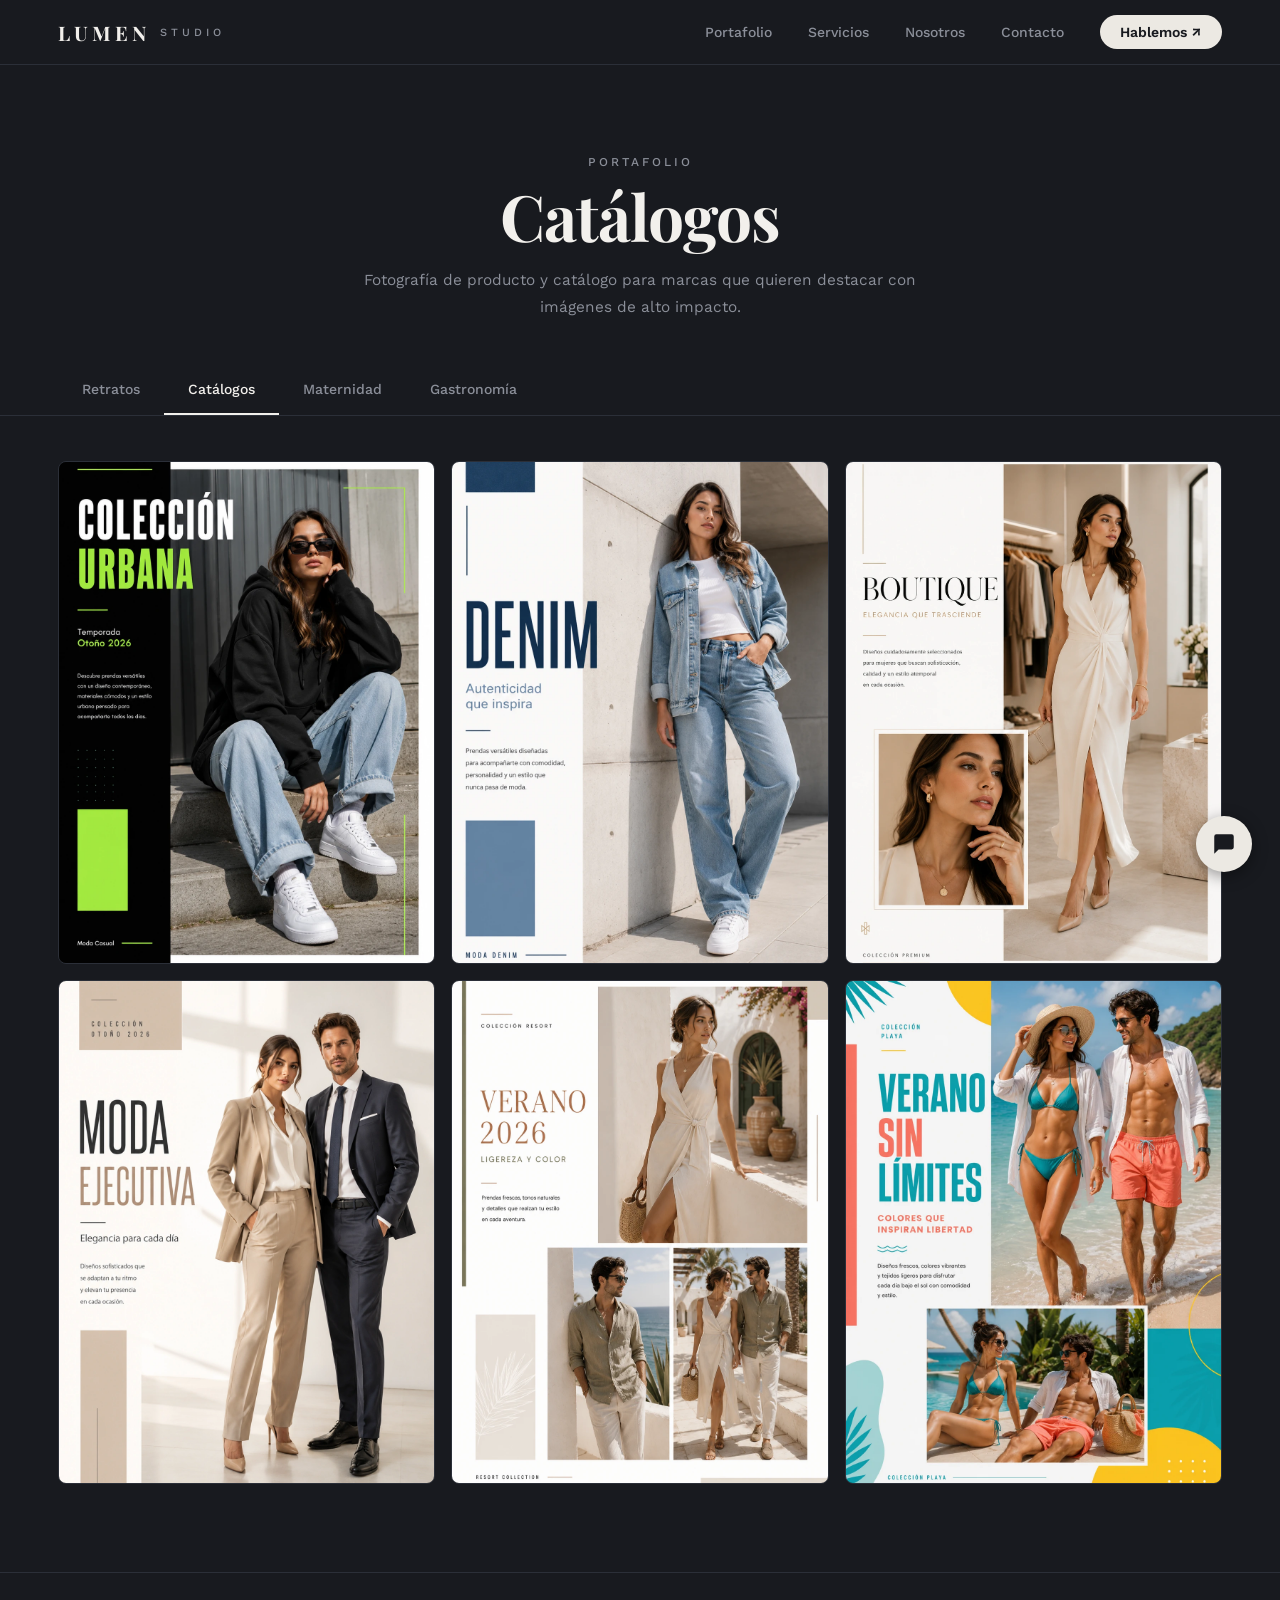
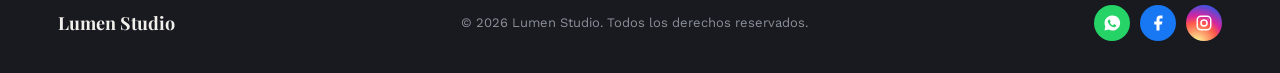
==== catalogos.html @ 0eafbc8b "Lumen Studio - primera versión completa" ====
<!DOCTYPE html>
<html lang="es">
<head>
  <meta charset="UTF-8">
  <meta name="viewport" content="width=device-width, initial-scale=1.0">
  <title>Portafolio — Moravi Studio</title>
  <meta name="description" content="Proyectos reales de diseño web desarrollados por Moravi Studio: landing pages, sitios web y tiendas online.">

  <link rel="preconnect" href="https://fonts.googleapis.com">
  <link rel="preconnect" href="https://fonts.gstatic.com" crossorigin>
  <link href="https://fonts.googleapis.com/css2?family=Playfair+Display:ital,wght@0,400;0,700;0,900;1,400;1,700&family=Work+Sans:wght@300;400;500;600;700&display=swap" rel="stylesheet">

  <link rel="stylesheet" href="css/styles.css?v=3">
</head>
<body>

  <!-- ============ HEADER ============ -->
  <header class="header">
    <div class="container header__inner">
      <a href="index.html" class="header__brand">
        <span class="header__logo-name">LUMEN</span>
        <span class="header__logo-sub">STUDIO</span>
      </a>
      <nav class="nav">
        <a href="index.html#portafolio" class="nav__link">Portafolio</a>
        <a href="index.html#servicios" class="nav__link">Servicios</a>
        <a href="index.html#nosotros" class="nav__link">Nosotros</a>
        <a href="index.html#contacto" class="nav__link">Contacto</a>
        <a href="index.html#contacto" class="nav__cta">Hablemos ↗</a>
      </nav>
      <button class="hamburger" id="hamburger-btn" aria-label="Abrir menú" aria-expanded="false">☰</button>
    </div>
  </header>

  <!-- ============ HERO PORTAFOLIO ============ -->
  <section class="portfolio-hero">
    <div class="container portfolio-hero__inner">
      <span class="section-eyebrow">Portafolio</span>
      <h1 class="portfolio__title">Catálogos</h1>
      <p class="portfolio__subtitle">Fotografía de producto y catálogo para marcas que quieren destacar con imágenes de alto impacto.</p>
    </div>
  </section>

  <nav class="galeria-nav">
    <div class="container">
      <div class="galeria-nav__links">
        <a href="retratos.html" class="galeria-nav__link">Retratos</a>
        <a href="catalogos.html" class="galeria-nav__link galeria-nav__link--active">Catálogos</a>
        <a href="maternidad.html" class="galeria-nav__link">Maternidad</a>
        <a href="gastronomia.html" class="galeria-nav__link">Gastronomía</a>
      </div>
    </div>
  </nav>

  <!-- ============ GALERÍA ============ -->
  <section class="galeria-section">
    <div class="container">
      <div class="galeria__grid">
        <img src="assets/img/cata-v01.webp" alt="Catálogos" class="galeria__item galeria__item--vertical">
        <img src="assets/img/cata-v02.webp" alt="Catálogos" class="galeria__item galeria__item--vertical">
        <img src="assets/img/cata-v03.webp" alt="Catálogos" class="galeria__item galeria__item--vertical">
        <img src="assets/img/cata-v04.webp" alt="Catálogos" class="galeria__item galeria__item--vertical">
        <img src="assets/img/cata-v05.webp" alt="Catálogos" class="galeria__item galeria__item--vertical">
        <img src="assets/img/cata-v06.webp" alt="Catálogos" class="galeria__item galeria__item--vertical">
      </div>
    </div>
  </section>

  <!-- ============ FOOTER ============ -->
  <footer class="footer">
    <div class="container footer__inner">
      <div class="footer__brand">
        <span class="footer__nombre">Lumen Studio</span>
      </div>
      <p class="footer__copy">© 2026 Lumen Studio. Todos los derechos reservados.</p>
      <div class="footer__social">
        <a href="https://wa.me/51999999999" target="_blank" rel="noopener noreferrer" class="footer__social-icon footer__social-icon--whatsapp" aria-label="WhatsApp">
          <svg width="18" height="18" viewBox="0 0 24 24" fill="white"><path d="M12 2a10 10 0 0 0-8.94 14.47L2 22l5.66-1.48A10 10 0 1 0 12 2zm5.29 14.34c-.22.62-1.09 1.14-1.79 1.29-.49.1-1.12.18-3.26-.7-2.73-1.13-4.49-3.9-4.63-4.08-.14-.18-1.1-1.46-1.1-2.79 0-1.33.7-1.98.94-2.25.24-.27.53-.34.71-.34h.5c.16 0 .38-.02.58.44.22.5.75 1.83.82 1.96.07.13.11.29.02.47-.09.18-.14.29-.27.45-.13.15-.28.33-.4.45-.13.13-.27.27-.12.53.16.27.7 1.16 1.51 1.88 1.04.93 1.92 1.22 2.19 1.36.27.13.43.11.59-.07.16-.18.68-.79.86-1.06.18-.27.36-.22.6-.13.24.09 1.55.73 1.82.87.27.13.45.2.51.31.07.11.07.62-.15 1.24z"/></svg>
        </a>
        <a href="https://www.facebook.com" target="_blank" rel="noopener noreferrer" class="footer__social-icon footer__social-icon--facebook" aria-label="Facebook">
          <svg width="18" height="18" viewBox="0 0 24 24" fill="white"><path d="M18 2h-3a5 5 0 0 0-5 5v3H7v4h3v8h4v-8h3l1-4h-4V7a1 1 0 0 1 1-1h3z"/></svg>
        </a>
        <a href="https://www.instagram.com" target="_blank" rel="noopener noreferrer" class="footer__social-icon footer__social-icon--instagram" aria-label="Instagram">
          <svg width="18" height="18" viewBox="0 0 24 24" fill="none" stroke="white" stroke-width="2" stroke-linecap="round" stroke-linejoin="round">
            <rect x="3" y="3" width="18" height="18" rx="5"/>
            <circle cx="12" cy="12" r="4"/>
            <circle cx="17.3" cy="6.7" r="0.6" fill="white" stroke="none"/>
          </svg>
        </a>
      </div>
    </div>
  </footer>

  <script src="js/portafolio.js" defer></script>
  <script src="js/menu-mobile.js" defer></script>

  <!-- Chatbot -->
  <button class="chatbot__toggle" aria-label="Abrir chat" aria-expanded="false">
    <svg width="26" height="26" viewBox="0 0 24 24" fill="none" xmlns="http://www.w3.org/2000/svg">
      <path d="M21 15a2 2 0 0 1-2 2H7l-4 4V5a2 2 0 0 1 2-2h14a2 2 0 0 1 2 2z" fill="white"/>
    </svg>
  </button>

  <div class="chatbot__window" role="dialog" aria-label="Chat de Lumen Studio">
    <div class="chatbot__header">
      <p class="chatbot__title">Lumen Studio 📷</p>
      <button class="chatbot__close" aria-label="Cerrar chat">✕</button>
    </div>
    <div class="chatbot__body"></div>
  </div>

  <script src="js/chatbot.js" defer></script>
</body>
</html>
---- css/styles.css ----
/* ============================================================
   CARLOS FAJARDO FOTOGRAFÍA — Sistema de diseño
   ============================================================ */

:root {
  --bg: #181a1f;
  --bg-alt: #20232a;
  --bg-elevated: #23262d;
  --brand-accent: #ece9e3;
  --brand-accent-soft: rgba(236, 233, 227, 0.08);
  --heading: #f2f0ec;
  --heading-dark: #181a1f;
  --body: #8b8f99;
  --body-light: #c7c9cf;
  --border: #2b2f38;
  --border-soft: #23262d;
  --white: #ffffff;

  --font-heading: 'Playfair Display', serif;
  --font-body: 'Work Sans', sans-serif;
}

* {
  margin: 0;
  padding: 0;
  box-sizing: border-box;
}

html {
  scroll-behavior: smooth;
}

body {
  font-family: var(--font-body);
  background: var(--bg);
  color: var(--body);
  -webkit-font-smoothing: antialiased;
  overflow-x: hidden;
}

img {
  max-width: 100%;
  display: block;
}

/* Contenedor ancho, como el prototipo: el texto arranca a ~6% del
   borde de la pantalla, dejando el resto para los dispositivos */
.container {
  max-width: 1720px;
  margin: 0 auto;
  padding: 0 clamp(24px, 4.5vw, 80px);
}

/* ============ HEADER ============ */

/* ============ HEADER ============ */

.header {
  position: sticky;
  top: 0;
  left: 0;
  right: 0;
  z-index: 100;
  background: var(--bg);
  border-bottom: 1px solid var(--border);
  padding: 0;
}

.header__inner {
  display: flex;
  flex-direction: row;
  align-items: center;
  justify-content: space-between;
  height: 64px;
}

.header__brand {
  display: flex;
  align-items: center;
  gap: 10px;
  text-decoration: none;
}

.header__logo-name {
  font-family: var(--font-heading);
  font-size: 20px;
  font-weight: 700;
  color: var(--heading);
  letter-spacing: 4px;
}

.header__logo-sub {
  font-family: var(--font-body);
  font-size: 11px;
  font-weight: 500;
  letter-spacing: 4px;
  color: var(--body);
}

.nav {
  display: flex;
  align-items: center;
  gap: 36px;
}

.nav__link {
  font-family: var(--font-body);
  font-size: 14px;
  font-weight: 500;
  color: var(--body);
  text-decoration: none;
  transition: color 0.2s ease;
}

.nav__link:hover,
.nav__link--active {
  color: var(--heading);
}

.nav__cta {
  display: inline-flex;
  align-items: center;
  gap: 6px;
  background: var(--brand-accent);
  color: var(--heading-dark);
  font-family: var(--font-body);
  font-size: 14px;
  font-weight: 600;
  padding: 9px 20px;
  border-radius: 999px;
  text-decoration: none;
  transition: opacity 0.2s ease;
}

.nav__cta:hover {
  opacity: 0.85;
}

/* ============ HERO ============ */

.hero {
  background-image: url('../assets/img/hero-bg.webp');
  background-size: cover;
  background-position: center right;
  background-repeat: no-repeat;
  min-height: 100vh;
  display: flex;
  align-items: center;
  padding: 60px 0;
}

.hero__inner {
  display: grid;
  grid-template-columns: 1fr;
  align-items: center;
  gap: 40px;
  width: 100%;
}

.hero__eyebrow {
  display: block;
  font-family: var(--font-body);
  font-size: 13px;
  font-weight: 500;
  letter-spacing: 3px;
  text-transform: uppercase;
  color: var(--body);
  margin-bottom: 24px;
}

.hero__title {
  font-family: var(--font-body);
  font-weight: 700;
  font-size: clamp(36px, 4.5vw, 64px);
  line-height: 0.95;
  letter-spacing: -1px;
  background: linear-gradient(135deg, var(--heading) 0%, var(--body-light) 100%);
  -webkit-background-clip: text;
  -webkit-text-fill-color: transparent;
  background-clip: text;
  margin-bottom: 28px;
}

.hero__subtitle {
  font-family: var(--font-body);
  font-size: clamp(15px, 1.2vw, 18px);
  font-weight: 400;
  line-height: 1.7;
  color: var(--body);
  margin-bottom: 40px;
}

.hero__actions {
  display: flex;
  align-items: center;
  gap: 24px;
  flex-wrap: wrap;
}

.hero__cta-primary {
  display: inline-flex;
  align-items: center;
  gap: 8px;
  background: var(--brand-accent);
  color: var(--heading-dark);
  font-family: var(--font-body);
  font-size: 14px;
  font-weight: 600;
  padding: 12px 28px;
  border-radius: 999px;
  text-decoration: none;
  transition: opacity 0.2s ease;
}

.hero__cta-primary:hover {
  opacity: 0.85;
}

.hero__cta-secondary {
  font-family: var(--font-body);
  font-size: 14px;
  font-weight: 500;
  color: var(--body);
  text-decoration: none;
  transition: color 0.2s ease;
}

.hero__cta-secondary:hover {
  color: var(--heading);
}

.hero__visual {
  display: flex;
  align-items: center;
  justify-content: center;
}

.hero__photo-placeholder {
  width: 100%;
  aspect-ratio: 4 / 3;
  background: var(--bg-alt);
  border-radius: 16px;
  border: 1px solid var(--border);
}

@media (max-width: 1024px) {
  .hero__inner {
    grid-template-columns: 1fr;
    gap: 40px;
  }

  .hero {
    min-height: auto;
    padding: 100px 0 60px;
  }
}

@media (max-width: 640px) {
  .hero__title {
    font-size: 48px;
    letter-spacing: -1px;
  }

  .hero__actions {
    flex-direction: column;
    align-items: flex-start;
  }
}

@media (max-width: 640px) {
  .container {
    padding: 0 24px;
  }

  .nav {
    gap: 24px;
  }

  .nav__link {
    font-size: 15px;
  }

  .hero__content {
    padding-left: 20px;
  }

  .hero__content::before {
    height: 160px;
  }

  .hero__subtitle {
    font-size: 17px;
  }

  .btn {
    padding: 15px 26px;
    font-size: 16px;
  }
}

/* ============ PORTAFOLIO ============ */

.portfolio-section {
  background: var(--bg-alt);
  padding: clamp(60px, 8vh, 100px) 0;
}

.portfolio-section__header {
  display: flex;
  align-items: flex-end;
  justify-content: space-between;
  margin-bottom: 40px;
}

.portfolio-section__ver-todo {
  font-family: var(--font-body);
  font-size: 14px;
  font-weight: 500;
  color: var(--body);
  text-decoration: none;
  transition: color 0.2s ease;
}

.portfolio-section__ver-todo:hover {
  color: var(--heading);
}

.section-eyebrow {
  display: block;
  font-family: var(--font-body);
  font-size: 12px;
  font-weight: 500;
  letter-spacing: 3px;
  text-transform: uppercase;
  color: var(--body);
  margin-bottom: 10px;
}

.section-title {
  font-family: var(--font-heading);
  font-weight: 700;
  font-size: clamp(28px, 3vw, 42px);
  color: var(--heading);
  letter-spacing: -0.5px;
  line-height: 1.2;
}

.portfolio-section__grid {
  display: grid;
  grid-template-columns: repeat(4, 1fr);
  gap: 16px;
}

.portfolio-card {
  position: relative;
  background: var(--bg-elevated);
  border: 1px solid var(--border);
  border-radius: 12px;
  overflow: hidden;
  cursor: pointer;
  transition: transform 0.2s ease, border-color 0.2s ease;
}

.portfolio-card:hover {
  transform: translateY(-4px);
  border-color: var(--body);
}

.portfolio-card__img {
  aspect-ratio: 4 / 3;
  background: var(--bg);
  width: 100%;
  height: 100%;
  object-fit: cover;
  display: block;
}

.portfolio-card__body {
  display: flex;
  align-items: center;
  justify-content: space-between;
  padding: 14px 16px;
}

.portfolio-card__cat {
  font-family: var(--font-body);
  font-size: 14px;
  font-weight: 500;
  color: var(--heading);
}

.portfolio-card__arrow {
  font-size: 16px;
  color: var(--body);
  transition: color 0.2s ease;
}

.portfolio-card:hover .portfolio-card__arrow {
  color: var(--heading);
}

.portfolio-card__overlay {
  position: absolute;
  inset: 0;
  background: rgba(0, 0, 0, 0.55);
  display: flex;
  align-items: center;
  justify-content: center;
  opacity: 0;
  transition: opacity 0.3s ease;
}

.portfolio-card:hover .portfolio-card__overlay {
  opacity: 1;
}

.portfolio-card__overlay-title {
  font-family: var(--font-heading);
  font-size: 22px;
  color: var(--heading);
  letter-spacing: 0.04em;
}

@media (max-width: 1024px) {
  .portfolio-section__grid {
    grid-template-columns: repeat(2, 1fr);
  }
}

@media (max-width: 640px) {
  .portfolio-section__grid {
    grid-template-columns: 1fr;
  }
}

/* ============ PROYECTOS ============ */
/* Sección nueva: hereda variables de color/tipografía. No reutiliza
   .btn, .accent, .hero__ ni .methodology__ — clases 100% propias. */

/* Escala 0.85 uniforme (título, subtítulo, espaciados, tarjetas y
   CTA) para que la sección completa quepa en 1600x900 sin scroll,
   igual que en la referencia — antes medía 962px de alto total
   contra 900px de viewport, y el botón final quedaba fuera. */


/* ============ FOOTER ============ */
/* Rediseño 2026-07-06: fondo oscuro (var(--bg), mismo tono que los
   botones sólidos del sitio) en vez del fondo claro anterior. El
   wordmark del logo viene horneado en navy oscuro sobre el archivo —
   con brightness(0)+invert(1) se convierte en una silueta blanca
   (icono esfera incluido) para que tenga contraste sobre el fondo
   oscuro, sin necesitar un archivo de logo aparte. */

/* ============ FOOTER ============ */

.footer {
  background: var(--bg);
  border-top: 1px solid var(--border);
  padding: 32px 0;
}

.footer__inner {
  display: flex;
  align-items: center;
  justify-content: space-between;
  flex-wrap: wrap;
  gap: 16px;
}

.footer__nombre {
  font-family: var(--font-heading);
  font-size: 18px;
  font-weight: 700;
  color: var(--heading);
}

.footer__nav {
  display: flex;
  align-items: center;
  gap: 24px;
}

.footer__nav-link {
  font-family: var(--font-body);
  font-size: 14px;
  font-weight: 500;
  color: var(--body);
  text-decoration: none;
  transition: color 0.2s ease;
}

.footer__nav-link:hover {
  color: var(--heading);
}

.footer__copy {
  font-family: var(--font-body);
  font-size: 13px;
  color: var(--body);
}

.footer__center {
  display: flex;
  flex-direction: column;
  align-items: center;
  gap: 6px;
}

.footer__privacy {
  font-family: var(--font-body);
  font-size: 12px;
  color: var(--body);
  text-decoration: none;
  transition: color 0.2s ease;
}

.footer__privacy:hover {
  color: var(--heading);
}

@media (max-width: 768px) {
  .footer__inner {
    flex-direction: column;
    align-items: center;
    text-align: center;
  }
}

/* ============ PÁGINA PORTAFOLIO (portafolio.html) ============ */
/* Reglas exclusivas de portafolio.html — reutilizan integramente el
   sistema de diseño ya existente (variables de color/tipografía,
   patrones de eyebrow/título/subtítulo/botón ya usados en Servicios/
   Proyectos/Contacto). No modifican ninguna clase compartida con
   index.html; son aditivas. */

/* padding-top clamp(100px,12vw,140px): se topa en 140px en pantallas
   anchas, igual que el padding-top fijo de .hero (140px) — antes era
   clamp(140px,16vw,180px), 40px más que el Hero. Sin padding-bottom:
   el espacio hacia la grilla lo controla únicamente el margin-top de
   #portfolio-grid (ver más abajo), para tener una sola fuente de
   verdad y poder igualarlo al gap subtítulo→pestañas. */
.portfolio-hero {
  padding: clamp(100px, 12vw, 140px) 0 0;
}

.portfolio__subtitle {
  margin: 16px auto 0;
  max-width: 460px;
  font-size: clamp(16px, 1.15vw, 19px);
  line-height: 1.6;
  color: var(--body);
  text-align: center;
}

.portfolio__filters {
  display: flex;
  flex-wrap: wrap;
  justify-content: center;
  gap: 12px;
  margin-top: clamp(28px, 3.5vw, 36px);
}

.portfolio__filter-btn {
  font-family: var(--font-body);
  font-weight: 600;
  font-size: 14.5px;
  color: var(--heading);
  background: var(--white);
  border: 1px solid var(--border);
  padding: 11px 22px;
  border-radius: 999px;
  cursor: pointer;
  transition: background 0.2s ease, color 0.2s ease, border-color 0.2s ease;
}

.portfolio__filter-btn:hover {
  border-color: var(--brand-accent);
  color: var(--brand-accent);
}

.portfolio__filter-btn.is-active {
  background: var(--bg);
  border-color: var(--bg);
  color: var(--white);
}

/* Mismo valor que .portfolio__filters margin-top (misma fórmula
   clamp), para que el gap subtítulo→pestañas y pestañas→grilla
   queden idénticos en cualquier ancho de pantalla. Selector por id
   (exclusivo de portafolio.html) para no tocar la regla compartida
   .projects__grid, que también usa index.html. */
#portfolio-grid {
  margin-top: clamp(28px, 3.5vw, 36px);
}

.portfolio-grid {
  padding: 0 0 clamp(59.5px, 8.5vh, 102px);
}



.hamburger {
  display: none;
  background: none;
  border: none;
  cursor: pointer;
  padding: 4px;
  color: var(--heading);
  font-size: 22px;
  line-height: 1;
}

@media (max-width: 768px) {
  body { overflow-x: hidden; }
  .hero { padding-top: 80px; }

  .hero__inner { display: block; }
  .hero__title { font-size: 28px; }
  .hero__content { text-align: center; overflow: hidden; }
  .hero__actions { justify-content: center; }
  .nav__link { color: white; }
  .nav {
    display: none;
    flex-direction: column;
    align-items: flex-start;
    gap: 0;
    position: absolute;
    top: 100%;
    left: 0;
    right: 0;
    background: var(--bg);
    padding: 16px 24px 24px;
  }
  .nav.is-open { display: flex; }
  .nav__link { padding: 12px 0; border-bottom: 1px solid rgba(255,255,255,0.08); width: 100%; }
  .hamburger { display: flex; }
}

/* ============ SERVICIOS ============ */

.services-section {
  background: var(--bg);
  padding: clamp(60px, 8vh, 100px) 0;
}

.services-section__header {
  margin-bottom: 48px;
}

.services-section__grid {
  display: grid;
  grid-template-columns: repeat(3, 1fr);
  gap: 16px;
}

.service-card {
  background: var(--bg-alt);
  border: 1px solid var(--border);
  border-radius: 12px;
  padding: 28px 24px;
  transition: border-color 0.2s ease, transform 0.2s ease;
}

.service-card:hover {
  border-color: var(--body);
  transform: translateY(-3px);
}

.service-card__icon {
  font-size: 20px;
  color: var(--body);
  margin-bottom: 16px;
}

.service-card__title {
  font-family: var(--font-heading);
  font-size: 18px;
  font-weight: 700;
  color: var(--heading);
  margin-bottom: 10px;
}

.service-card__text {
  font-family: var(--font-body);
  font-size: 14px;
  line-height: 1.6;
  color: var(--body);
}

@media (max-width: 1024px) {
  .services-section__grid {
    grid-template-columns: repeat(2, 1fr);
  }
}

@media (max-width: 640px) {
  .services-section__grid {
    grid-template-columns: 1fr;
  }
}

/* ============ SOBRE MÍ ============ */

.about-section {
  background: var(--bg-alt);
  padding: clamp(60px, 8vh, 100px) 0;
}

.about-section__inner {
  display: grid;
  grid-template-columns: 1fr 1.5fr;
  align-items: center;
  gap: 60px;
}

.about-section__photo {
  width: 100%;
  aspect-ratio: 16 / 9;
  background: var(--bg-elevated);
  border-radius: 12px;
  border: 1px solid var(--border);
  object-fit: cover;
  display: block;
}

.about-section__text {
  font-family: var(--font-body);
  font-size: 16px;
  line-height: 1.7;
  color: var(--body);
  margin-bottom: 16px;
}

.about-section__location {
  margin-top: 24px;
  font-family: var(--font-body);
  font-size: 14px;
  color: var(--body);
}

@media (max-width: 768px) {
  .about-section__inner {
    grid-template-columns: 1fr;
  }
}

/* ============ CONTACTO ============ */

.contact-section {
  background: var(--bg-elevated);
  padding: clamp(60px, 8vh, 100px) 0;
}

.contact-section__inner {
  display: grid;
  grid-template-columns: 1fr 1fr;
  align-items: start;
  gap: 60px;
}

.contact-section__title {
  font-family: var(--font-heading);
  font-weight: 700;
  font-size: clamp(28px, 3vw, 42px);
  color: var(--heading);
  line-height: 1.2;
  margin: 12px 0 20px;
}

.contact-section__text {
  font-family: var(--font-body);
  font-size: 15px;
  line-height: 1.7;
  color: var(--body);
  margin-bottom: 28px;
}

.contact-section__whatsapp {
  display: inline-flex;
  align-items: center;
  gap: 8px;
  background: var(--brand-accent);
  color: var(--heading-dark);
  font-family: var(--font-body);
  font-size: 14px;
  font-weight: 600;
  padding: 12px 28px;
  border-radius: 999px;
  text-decoration: none;
  transition: opacity 0.2s ease;
  margin-bottom: 24px;
  display: block;
  width: fit-content;
}

.contact-section__whatsapp:hover {
  opacity: 0.85;
}

.contact-section__datos {
  display: flex;
  flex-direction: column;
  gap: 8px;
  font-family: var(--font-body);
  font-size: 14px;
  color: var(--body);
}

.contact-section__form {
  background: var(--bg-alt);
  border: 1px solid var(--border);
  border-radius: 16px;
  padding: 32px;
  display: flex;
  flex-direction: column;
  gap: 16px;
}

.contact-section__field input,
.contact-section__field textarea {
  width: 100%;
  background: var(--bg);
  border: 1px solid var(--border);
  border-radius: 8px;
  padding: 12px 16px;
  font-family: var(--font-body);
  font-size: 14px;
  color: var(--heading);
  transition: border-color 0.2s ease;
  box-sizing: border-box;
}

.contact-section__field input::placeholder,
.contact-section__field textarea::placeholder {
  color: var(--body);
}

.contact-section__field input:focus,
.contact-section__field textarea:focus {
  outline: none;
  border-color: var(--body);
}

.contact-section__field textarea {
  resize: vertical;
  min-height: 120px;
}

.contact-section__submit {
  background: var(--brand-accent);
  color: var(--heading-dark);
  font-family: var(--font-body);
  font-size: 14px;
  font-weight: 600;
  padding: 14px;
  border: none;
  border-radius: 999px;
  cursor: pointer;
  transition: opacity 0.2s ease;
}

.contact-section__submit:hover {
  opacity: 0.85;
}

@media (max-width: 768px) {
  .contact-section__inner {
    grid-template-columns: 1fr;
  }
}

.footer__social {
  display: flex;
  align-items: center;
  gap: 10px;
}

.footer__social-icon {
  width: 36px;
  height: 36px;
  border-radius: 50%;
  display: flex;
  align-items: center;
  justify-content: center;
  flex-shrink: 0;
  transition: transform 0.2s ease, opacity 0.2s ease;
}

.footer__social-icon:hover {
  transform: translateY(-2px);
  opacity: 0.85;
}

.footer__social-icon--whatsapp {
  background: #25D366;
}

.footer__social-icon--facebook {
  background: #1877F2;
}

.footer__social-icon--instagram {
  background: radial-gradient(circle at 30% 107%, #fdf497 0%, #fdf497 5%, #fd5949 45%, #d6249f 60%, #285aeb 90%);
}

/* ============ PÁGINAS DE GALERÍA ============ */

.portfolio-hero {
  background: var(--bg);
  padding: clamp(80px, 10vh, 120px) 0 clamp(40px, 5vh, 60px);
  text-align: center;
}

.portfolio-hero__inner {
  max-width: 800px;
  margin: 0 auto;
  text-align: center;
}

.portfolio__title {
  font-family: var(--font-heading);
  font-weight: 700;
  font-size: clamp(36px, 5vw, 64px);
  color: var(--heading);
  letter-spacing: -1px;
  line-height: 1.1;
  margin: 12px auto 16px;
  text-align: center;
}

.portfolio__subtitle {
  font-family: var(--font-body);
  font-size: clamp(15px, 1.2vw, 18px);
  line-height: 1.7;
  color: var(--body);
  max-width: 560px;
  text-align: center;
}

.galeria-section {
  background: var(--bg);
  padding: clamp(40px, 5vh, 60px) 0 clamp(60px, 8vh, 100px);
}

.galeria__grid {
  columns: 3;
  column-gap: 16px;
}

.galeria__item {
  break-inside: avoid;
  margin-bottom: 16px;
  background: var(--bg-alt);
  border: 1px solid var(--border);
  border-radius: 8px;
  overflow: hidden;
  object-fit: cover;
  width: 100%;
  display: block;
}

.galeria__item--horizontal {
  aspect-ratio: 16 / 10;
}

.galeria__item--vertical {
  aspect-ratio: 3 / 4;
}

@media (max-width: 1024px) {
  .galeria__grid {
    columns: 2;
  }
}

@media (max-width: 640px) {
  .galeria__grid {
    columns: 1;
  }
}

/* ============ NAVEGACIÓN ENTRE GALERÍAS ============ */

.galeria-nav {
  background: var(--bg);
  border-bottom: 1px solid var(--border);
  padding: 0;
}

.galeria-nav__links {
  display: flex;
  align-items: center;
  gap: 0;
}

.galeria-nav__link {
  font-family: var(--font-body);
  font-size: 14px;
  font-weight: 500;
  color: var(--body);
  text-decoration: none;
  padding: 16px 24px;
  border-bottom: 2px solid transparent;
  transition: color 0.2s ease, border-color 0.2s ease;
}

.galeria-nav__link:hover {
  color: var(--heading);
}

.galeria-nav__link--active {
  color: var(--heading);
  border-bottom: 2px solid var(--heading);
}

/* ============ CHATBOT ============ */
.chatbot__toggle {
  position: fixed;
  bottom: 28px;
  right: 28px;
  width: 56px;
  height: 56px;
  border-radius: 50%;
  background: var(--brand-accent);
  border: none;
  cursor: pointer;
  display: flex;
  align-items: center;
  justify-content: center;
  box-shadow: 0 4px 16px rgba(0,0,0,0.4);
  z-index: 9000;
  transition: transform 0.2s, box-shadow 0.2s;
}
.chatbot__toggle:hover {
  transform: scale(1.08);
}
.chatbot__toggle svg path {
  fill: var(--heading-dark);
}

.chatbot__window {
  position: fixed;
  bottom: 96px;
  right: 28px;
  width: 320px;
  max-height: 480px;
  background: var(--bg-alt);
  border: 1px solid var(--border);
  border-radius: 16px;
  box-shadow: 0 8px 32px rgba(0,0,0,0.4);
  display: flex;
  flex-direction: column;
  overflow: hidden;
  z-index: 8999;
  opacity: 0;
  transform: translateY(12px) scale(0.97);
  pointer-events: none;
  transition: opacity 0.22s ease, transform 0.22s ease;
}
.chatbot__window--open {
  opacity: 1;
  transform: translateY(0) scale(1);
  pointer-events: auto;
}

.chatbot__header {
  background: var(--bg-elevated);
  border-bottom: 1px solid var(--border);
  padding: 14px 16px;
  display: flex;
  align-items: center;
  justify-content: space-between;
  flex-shrink: 0;
}
.chatbot__title {
  color: var(--heading);
  font-family: var(--font-body);
  font-size: 14px;
  font-weight: 600;
  margin: 0;
}
.chatbot__close {
  background: none;
  border: none;
  color: var(--body);
  cursor: pointer;
  padding: 0;
  line-height: 1;
  font-size: 20px;
  transition: color 0.15s;
}
.chatbot__close:hover { color: var(--heading); }

.chatbot__body {
  padding: 16px;
  overflow-y: auto;
  flex: 1;
  display: flex;
  flex-direction: column;
  gap: 10px;
  background: var(--bg-alt);
}

.chatbot__message {
  font-family: var(--font-body);
  font-size: 14px;
  color: var(--heading);
  background: var(--bg-elevated);
  border: 1px solid var(--border);
  border-radius: 12px 12px 12px 4px;
  padding: 12px 14px;
  margin: 0;
  line-height: 1.5;
}

.chatbot__options {
  display: flex;
  flex-direction: column;
  gap: 8px;
}
.chatbot__option-btn {
  background: var(--bg);
  border: 1px solid var(--border);
  border-radius: 10px;
  color: var(--heading);
  font-family: var(--font-body);
  font-size: 13px;
  font-weight: 500;
  padding: 10px 14px;
  text-align: left;
  cursor: pointer;
  transition: background 0.15s, border-color 0.15s;
}
.chatbot__option-btn:hover {
  background: var(--bg-elevated);
  border-color: var(--body);
}

.chatbot__option-btn--whatsapp {
  background: #25D366;
  border-color: #25D366;
  color: #ffffff;
}

.chatbot__option-btn--whatsapp:hover {
  background: #1ebe58;
  border-color: #1ebe58;
  color: #ffffff;
}

.chatbot__response {
  font-family: var(--font-body);
  font-size: 14px;
  color: var(--heading);
  background: var(--bg-elevated);
  border: 1px solid var(--border);
  border-radius: 12px 12px 12px 4px;
  padding: 12px 14px;
  margin: 0;
  line-height: 1.5;
}

.chatbot__wa-btn {
  display: block;
  background: #25D366;
  color: #fff;
  font-family: var(--font-body);
  font-size: 13px;
  font-weight: 600;
  text-align: center;
  text-decoration: none;
  border-radius: 10px;
  padding: 10px 14px;
  transition: background 0.15s;
}
.chatbot__wa-btn:hover { background: #1ebe58; }

.chatbot__back-btn {
  background: none;
  border: 1px solid var(--border);
  border-radius: 10px;
  color: var(--body);
  font-family: var(--font-body);
  font-size: 13px;
  padding: 9px 14px;
  cursor: pointer;
  text-align: left;
  transition: border-color 0.15s, color 0.15s;
}
.chatbot__back-btn:hover {
  border-color: var(--body);
  color: var(--heading);
}

@media (max-width: 480px) {
  .chatbot__toggle { bottom: 16px; right: 16px; }
  .chatbot__window {
    right: 0;
    bottom: 0;
    width: 100%;
    max-height: 70vh;
    border-radius: 16px 16px 0 0;
  }
}
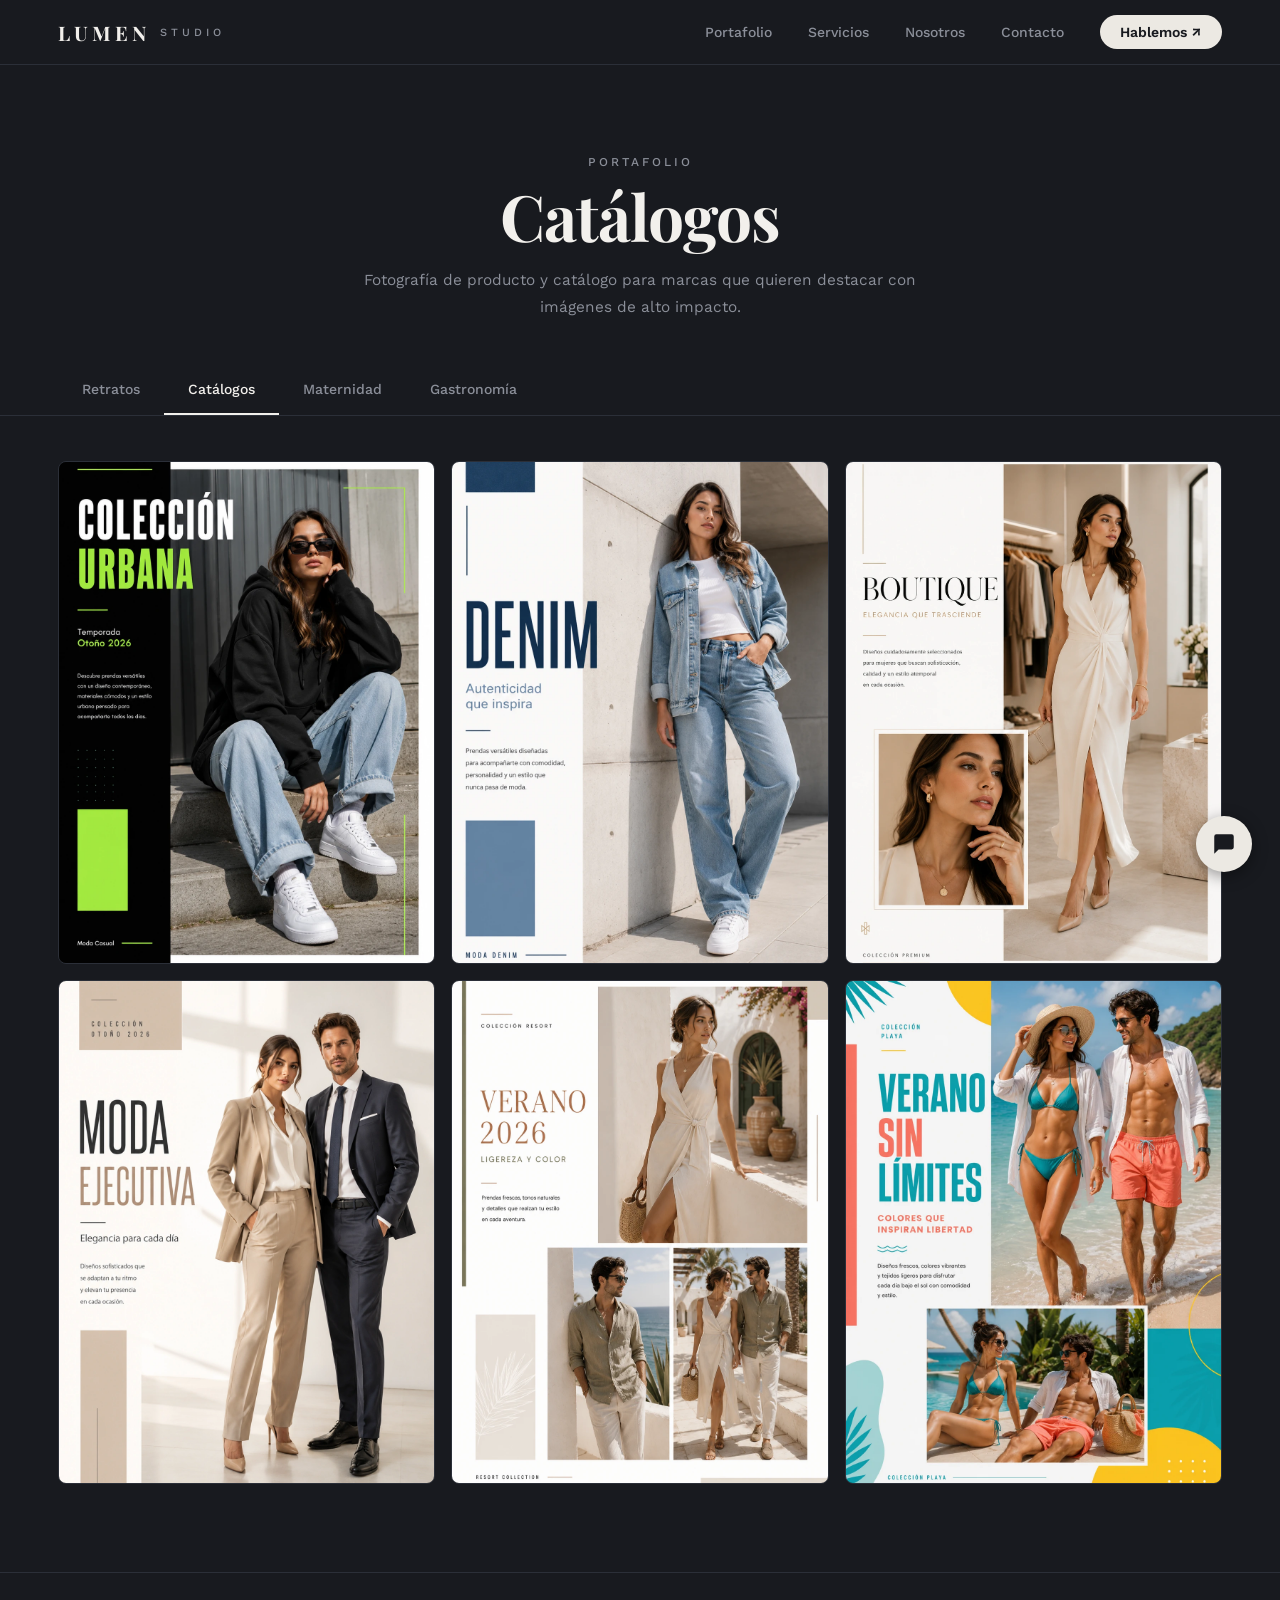
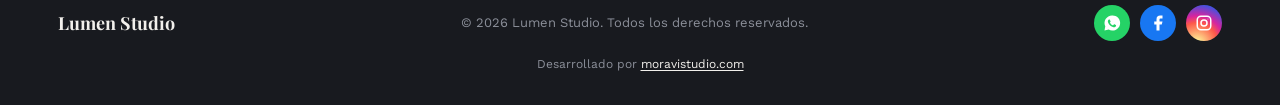
==== commit 34852287: "Firma «Desarrollado por moravistudio.com» al pie de la página Co-Authored-By: Claude Sonnet 5.5 <nor" ====
--- a/catalogos.html
+++ b/catalogos.html
@@ -10,7 +10,7 @@
   <link rel="preconnect" href="https://fonts.gstatic.com" crossorigin>
   <link href="https://fonts.googleapis.com/css2?family=Playfair+Display:ital,wght@0,400;0,700;0,900;1,400;1,700&family=Work+Sans:wght@300;400;500;600;700&display=swap" rel="stylesheet">
 
-  <link rel="stylesheet" href="css/styles.css?v=3">
+  <link rel="stylesheet" href="css/styles.css?v=4">
 </head>
 <body>
 
@@ -89,6 +89,7 @@
         </a>
       </div>
     </div>
+    <p class="firma-moravi">Desarrollado por <a href="https://www.moravistudio.com/" target="_blank" rel="noopener">moravistudio.com</a></p>
   </footer>
 
   <script src="js/portafolio.js" defer></script>
--- a/css/styles.css
+++ b/css/styles.css
@@ -179,6 +179,7 @@
   -webkit-text-fill-color: transparent;
   background-clip: text;
   margin-bottom: 28px;
+  white-space: nowrap;
 }
 
 .hero__subtitle {
@@ -518,6 +519,14 @@
   color: var(--heading);
 }
 
+.br-mobile { display: none; }
+.cta-text-mobile { display: none; }
+
+@media (min-width: 769px) {
+  .br-pc { display: block; }
+  .br-mobile { display: none; }
+}
+
 @media (max-width: 768px) {
   .footer__inner {
     flex-direction: column;
@@ -612,12 +621,69 @@
 
 @media (max-width: 768px) {
   body { overflow-x: hidden; }
-  .hero { padding-top: 80px; }
-
-  .hero__inner { display: block; }
-  .hero__title { font-size: 28px; }
-  .hero__content { text-align: center; overflow: hidden; }
-  .hero__actions { justify-content: center; }
+  .hero {
+    position: relative;
+    padding: 0;
+    min-height: 0;
+    width: 100%;
+    background-position: center top;
+    background-size: 100% auto;
+    background-repeat: no-repeat;
+    aspect-ratio: 1672 / 941;
+    display: block;
+  }
+  .hero__inner {
+    display: block;
+    height: 100%;
+  }
+  .hero__content {
+    position: absolute;
+    top: 50%;
+    left: 20px;
+    transform: translateY(-50%);
+    padding: 0;
+    max-width: 55%;
+    margin: 0;
+  }
+  .hero__title {
+    font-size: clamp(20px, 4vw, 27px);
+    letter-spacing: -0.5px;
+    margin-bottom: 8px;
+  }
+  .hero__eyebrow {
+    font-size: 7px;
+    letter-spacing: 2px;
+    margin-bottom: 8px;
+    white-space: nowrap;
+  }
+  .hero__subtitle {
+    font-size: 10px;
+    max-width: 100%;
+    margin-top: 8px;
+    margin-bottom: 16px;
+    line-height: 1.4;
+  }
+  .hero__cta-primary {
+    font-size: 11px;
+    padding: 8px 16px;
+    display: none;
+  }
+  .hero__cta-secondary {
+    display: inline-flex;
+    align-items: center;
+    gap: 8px;
+    background: var(--brand-accent);
+    color: var(--heading-dark);
+    font-weight: 600;
+    font-size: 11px;
+    padding: 8px 16px;
+    border-radius: 999px;
+  }
+  .cta-text-pc { display: none; }
+  .cta-text-mobile { display: inline; }
+  .hero__cta-secondary:visited {
+    color: var(--heading-dark);
+  }
   .nav__link { color: white; }
   .nav {
     display: none;
@@ -634,6 +700,20 @@
   .nav.is-open { display: flex; }
   .nav__link { padding: 12px 0; border-bottom: 1px solid rgba(255,255,255,0.08); width: 100%; }
   .hamburger { display: flex; }
+  .br-pc { display: none; }
+  .br-mobile { display: inline; }
+  .galeria-nav__links {
+    overflow-x: hidden;
+    flex-wrap: wrap;
+    justify-content: center;
+  }
+  .galeria-nav__link {
+    font-size: 12px;
+    padding: 10px 16px;
+    width: 50%;
+    text-align: center;
+    box-sizing: border-box;
+  }
 }
 
 /* ============ SERVICIOS ============ */
@@ -1202,3 +1282,7 @@
     border-radius: 16px 16px 0 0;
   }
 }
+
+/* Firma de Moravi Studio (mismo texto que Libraica) */
+.firma-moravi { margin: 14px 0 0; text-align: center; font-size: 12px; line-height: 1.5; color: var(--body); }
+.firma-moravi a { color: var(--heading); text-decoration: underline; text-underline-offset: 2px; }
